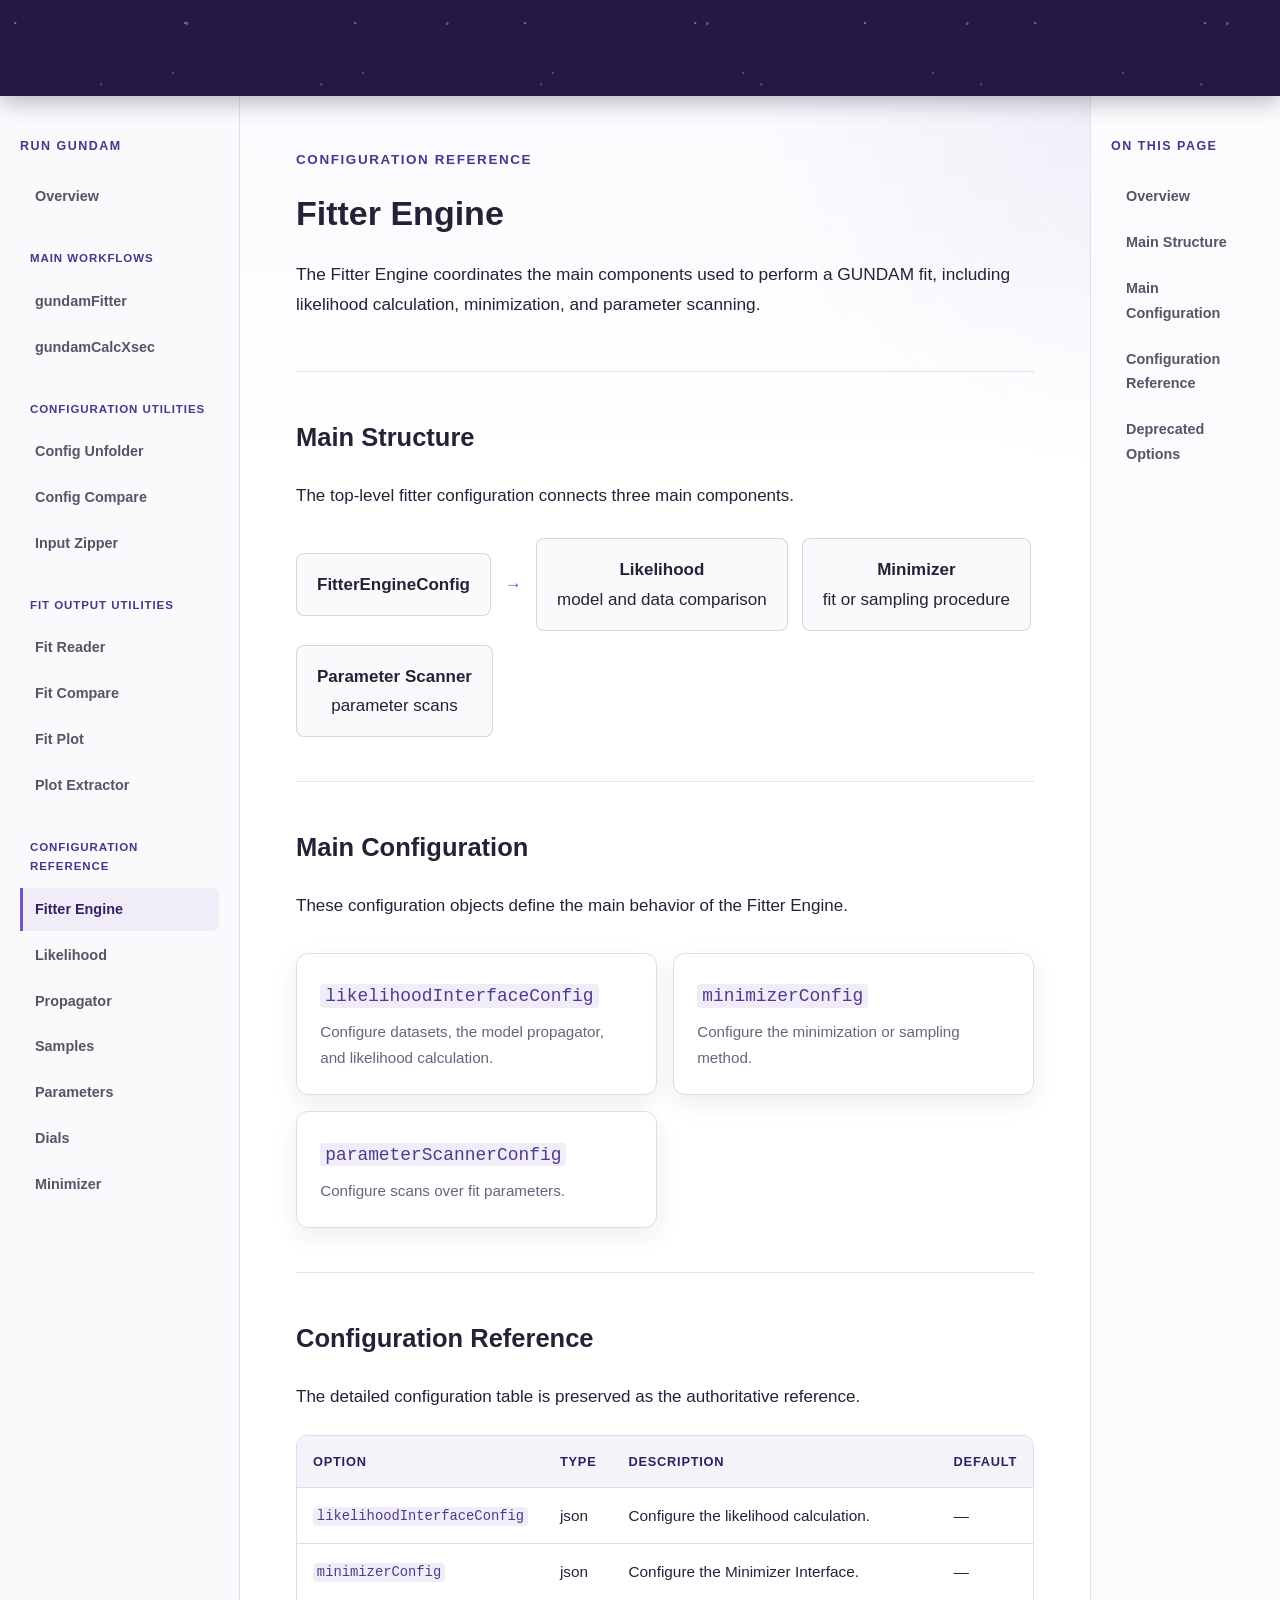
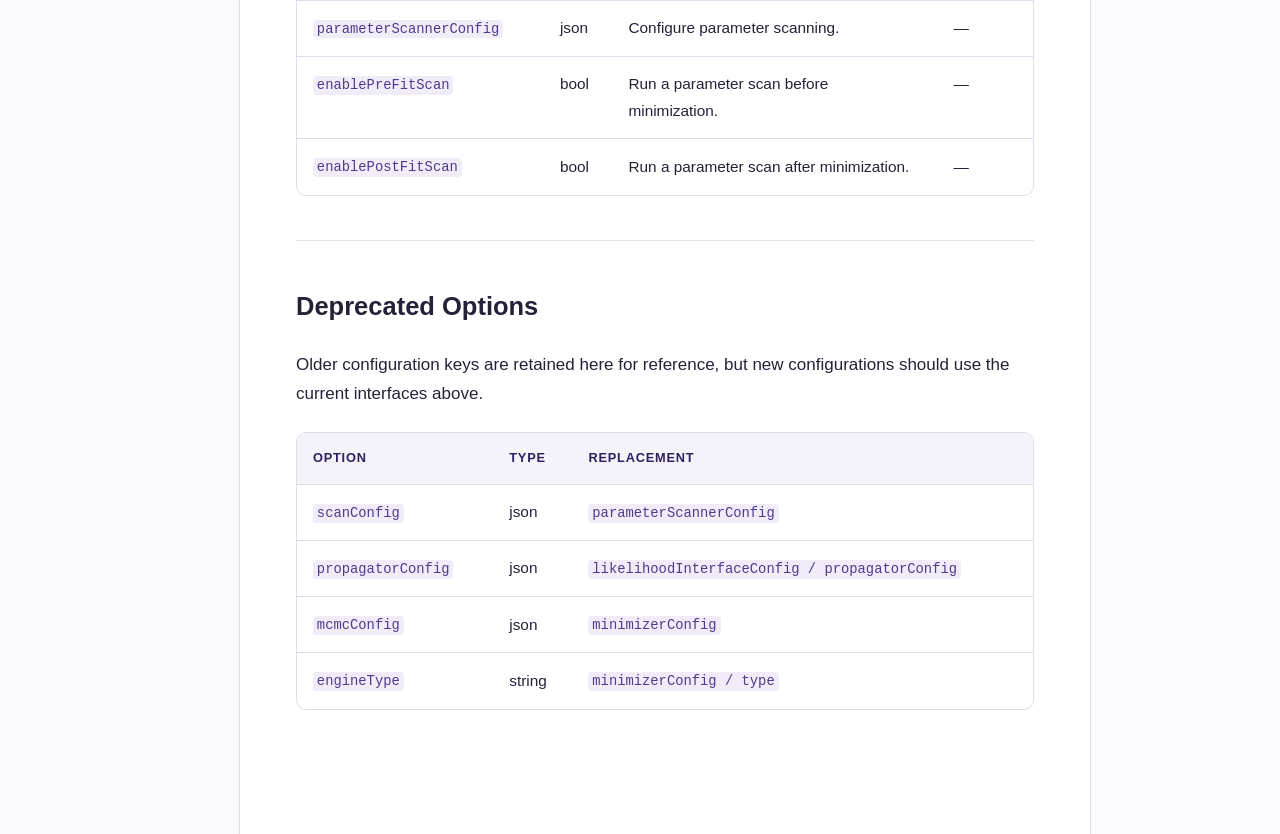
==== fitter-engine.html @ 7f190e83 "Add initial Run GUNDAM documentation layout" ====
<!doctype html>
<html lang="en">
<head>
  <meta charset="utf-8">
  <meta name="viewport" content="width=device-width, initial-scale=1">

  <meta
  name="description"
  content="Fitter Engine configuration reference for GUNDAM."
>

  <meta name="theme-color" content="#2d1d59">

  <title>Fitter Engine | GUNDAM</title>

  <link
    rel="icon"
    href="assets/images/favicon.svg"
    type="image/svg+xml"
  >

  <link rel="manifest" href="site.webmanifest">
  <link rel="stylesheet" href="assets/css/styles.css">

  <script src="assets/js/site.js" defer></script>
</head>

<body data-page="documentation">

  <!-- Existing website header -->
  <header class="site-header" id="site-header"></header>


  <div class="run-doc-layout">

    <!-- LEFT NAVIGATION -->
    <aside class="run-doc-sidebar">

      <div class="run-doc-sticky">

        <p class="run-doc-heading">
          RUN GUNDAM
        </p>

        <nav class="run-doc-nav">

          <a href="run-gundam.html">
            Overview
          </a>

          <p class="run-doc-group">
            MAIN WORKFLOWS
          </p>

          <a
            href="gundam-fitter.html"> 
            gundamFitter
          </a>

          <a href="#">
            gundamCalcXsec
          </a>


          <p class="run-doc-group">
            CONFIGURATION UTILITIES
          </p>

          <a href="run-gundam.html#configuration-utilities">
            Config Unfolder
          </a>

          <a href="run-gundam.html#configuration-utilities">
            Config Compare
          </a>

          <a href="run-gundam.html#configuration-utilities">
            Input Zipper
          </a>


          <p class="run-doc-group">
            FIT OUTPUT UTILITIES
          </p>

          <a href="run-gundam.html#fit-output-utilities">
            Fit Reader
          </a>

          <a href="run-gundam.html#fit-output-utilities">
            Fit Compare
          </a>

          <a href="run-gundam.html#fit-output-utilities">
            Fit Plot
          </a>

          <a href="run-gundam.html#fit-output-utilities">
            Plot Extractor
          </a>


          <p class="run-doc-group">
            CONFIGURATION REFERENCE
          </p>

          <a
           href="fitter-engine.html"
           class="active">
           Fitter Engine
          </a>

          <a href="#">
            Likelihood
          </a>

          <a href="#">
            Propagator
          </a>

          <a href="#">
            Samples
          </a>

          <a href="#">
            Parameters
          </a>

          <a href="#">
            Dials
          </a>

          <a href="#">
            Minimizer
          </a>

        </nav>

      </div>

    </aside>


    <!-- MAIN CONTENT -->
<main class="run-doc-main">

  <header
    class="run-doc-intro"
    id="overview">

    <p class="eyebrow">
      CONFIGURATION REFERENCE
    </p>

    <h1>Fitter Engine</h1>

    <p class="run-doc-lead">
      The Fitter Engine coordinates the main components
      used to perform a GUNDAM fit, including likelihood
      calculation, minimization, and parameter scanning.
    </p>

  </header>


  <section
    class="run-doc-section"
    id="structure">

    <h2>Main Structure</h2>

    <p>
      The top-level fitter configuration connects three
      main components.
    </p>

    <div class="run-doc-flow">

      <div>
        <strong>FitterEngineConfig</strong>
      </div>

      <span>→</span>

      <div>
        <strong>Likelihood</strong><br>
        model and data comparison
      </div>

      <div>
        <strong>Minimizer</strong><br>
        fit or sampling procedure
      </div>

      <div>
        <strong>Parameter Scanner</strong><br>
        parameter scans
      </div>

    </div>

  </section>


  <section
    class="run-doc-section"
    id="main-configuration">

    <h2>Main Configuration</h2>

    <p>
      These configuration objects define the main behavior
      of the Fitter Engine.
    </p>

    <div class="link-grid">

      <a class="link-card" href="#">
        <h3>
          <code>likelihoodInterfaceConfig</code>
        </h3>

        <p>
          Configure datasets, the model propagator,
          and likelihood calculation.
        </p>
      </a>


      <a class="link-card" href="#">
        <h3>
          <code>minimizerConfig</code>
        </h3>

        <p>
          Configure the minimization or sampling method.
        </p>
      </a>


      <div class="link-card">
        <h3>
          <code>parameterScannerConfig</code>
        </h3>

        <p>
          Configure scans over fit parameters.
        </p>
      </div>

    </div>

  </section>


  <section
    class="run-doc-section"
    id="configuration-reference">

    <h2>Configuration Reference</h2>

    <p>
      The detailed configuration table is preserved as
      the authoritative reference.
    </p>

    <div class="table-wrap">

      <table>

        <thead>
          <tr>
            <th>Option</th>
            <th>Type</th>
            <th>Description</th>
            <th>Default</th>
          </tr>
        </thead>

        <tbody>

          <tr>
            <td>
              <code>likelihoodInterfaceConfig</code>
            </td>
            <td>json</td>
            <td>
              Configure the likelihood calculation.
            </td>
            <td>—</td>
          </tr>

          <tr>
            <td>
              <code>minimizerConfig</code>
            </td>
            <td>json</td>
            <td>
              Configure the Minimizer Interface.
            </td>
            <td>—</td>
          </tr>

          <tr>
            <td>
              <code>parameterScannerConfig</code>
            </td>
            <td>json</td>
            <td>
              Configure parameter scanning.
            </td>
            <td>—</td>
          </tr>

          <tr>
            <td>
              <code>enablePreFitScan</code>
            </td>
            <td>bool</td>
            <td>
              Run a parameter scan before minimization.
            </td>
            <td>—</td>
          </tr>

          <tr>
            <td>
              <code>enablePostFitScan</code>
            </td>
            <td>bool</td>
            <td>
              Run a parameter scan after minimization.
            </td>
            <td>—</td>
          </tr>

        </tbody>

      </table>

    </div>

  </section>


  <section
    class="run-doc-section"
    id="deprecated-options">

    <h2>Deprecated Options</h2>

    <p>
      Older configuration keys are retained here for
      reference, but new configurations should use the
      current interfaces above.
    </p>

    <div class="table-wrap">

      <table>

        <thead>
          <tr>
            <th>Option</th>
            <th>Type</th>
            <th>Replacement</th>
          </tr>
        </thead>

        <tbody>

          <tr>
            <td><code>scanConfig</code></td>
            <td>json</td>
            <td>
              <code>parameterScannerConfig</code>
            </td>
          </tr>

          <tr>
            <td><code>propagatorConfig</code></td>
            <td>json</td>
            <td>
              <code>
                likelihoodInterfaceConfig /
                propagatorConfig
              </code>
            </td>
          </tr>

          <tr>
            <td><code>mcmcConfig</code></td>
            <td>json</td>
            <td>
              <code>minimizerConfig</code>
            </td>
          </tr>

          <tr>
            <td><code>engineType</code></td>
            <td>string</td>
            <td>
              <code>minimizerConfig / type</code>
            </td>
          </tr>

        </tbody>

      </table>

    </div>

  </section>

</main>


    <!-- RIGHT: ON THIS PAGE -->
    <aside class="run-doc-toc">

      <div class="run-doc-sticky">

        <p class="run-doc-heading">
          ON THIS PAGE
        </p>

        <nav class="run-doc-nav">

  <a href="#overview">
    Overview
  </a>

  <a href="#structure">
    Main Structure
  </a>

  <a href="#main-configuration">
    Main Configuration
  </a>

  <a href="#configuration-reference">
    Configuration Reference
  </a>

  <a href="#deprecated-options">
    Deprecated Options
  </a>

</nav>

      </div>

    </aside>

  </div>


  <!-- Existing website footer -->
  <footer
    class="site-footer"
    id="site-footer">
  </footer>

</body>
</html>
---- assets/css/styles.css ----
:root {
  --violet-950: #17102d;
  --violet-900: #231846;
  --violet-800: #30205f;
  --violet-700: #443184;
  --violet-600: #5a49a4;
  --violet-500: #7366bd;
  --blue-500: #5ba8d1;
  --blue-300: #9ed8ed;
  --ink: #252238;
  --muted: #68657a;
  --line: #dedbea;
  --wash: #f5f3fa;
  --white: #ffffff;
  --accent: #7558c5;
  --accent-dark: #4c358d;
  --success: #2c7a68;
  --header-height: 96px;
  --side-width: 270px;
  --content-max: 1240px;
  --shadow-soft: 0 16px 45px rgba(36, 24, 70, 0.1);
  --shadow-card: 0 8px 24px rgba(36, 24, 70, 0.08);
}

*,
*::before,
*::after {
  box-sizing: border-box;
}

html {
  scroll-behavior: smooth;
  scroll-padding-top: calc(var(--header-height) + 28px);
}

body {
  margin: 0;
  color: var(--ink);
  background: var(--white);
  font-family: Inter, ui-sans-serif, -apple-system, BlinkMacSystemFont, "Segoe UI", sans-serif;
  font-size: 17px;
  line-height: 1.72;
  -webkit-font-smoothing: antialiased;
}

body::before {
  position: fixed;
  z-index: -1;
  inset: 0;
  content: "";
  pointer-events: none;
  background:
    radial-gradient(circle at 87% 13%, rgba(128, 104, 198, 0.08), transparent 22rem),
    linear-gradient(180deg, rgba(246, 244, 251, 0.7), transparent 28rem);
}

img,
svg {
  display: block;
  max-width: 100%;
}

a {
  color: var(--accent-dark);
  text-decoration-thickness: 0.08em;
  text-underline-offset: 0.18em;
}

a:hover {
  color: var(--violet-700);
}

button,
input,
textarea,
select {
  font: inherit;
}

:focus-visible {
  outline: 3px solid var(--blue-300);
  outline-offset: 4px;
}

.skip-link {
  position: fixed;
  z-index: 1000;
  top: 10px;
  left: 10px;
  padding: 0.55rem 0.85rem;
  color: var(--violet-950);
  background: var(--white);
  border-radius: 6px;
  transform: translateY(-180%);
}

.skip-link:focus {
  transform: translateY(0);
}

.site-header {
  position: sticky;
  z-index: 100;
  top: 0;
  min-height: var(--header-height);
  color: var(--white);
  background: var(--violet-900);
  box-shadow: 0 5px 22px rgba(22, 13, 48, 0.3);
  isolation: isolate;
}

.header-atmosphere,
.site-header::after {
  position: absolute;
  z-index: -1;
  inset: 0;
  content: "";
  pointer-events: none;
}

.header-atmosphere {
  background:
    radial-gradient(ellipse at 4% 22%, rgba(119, 99, 188, 0.98), transparent 31%),
    radial-gradient(ellipse at 37% 115%, rgba(92, 81, 172, 0.9), transparent 43%),
    radial-gradient(ellipse at 86% -20%, rgba(78, 141, 204, 0.62), transparent 38%),
    linear-gradient(105deg, #3f2d75 0%, #39266f 38%, #2d326f 70%, #254b79 100%);
}

.site-header::after {
  opacity: 0.45;
  background-image:
    radial-gradient(circle at 9% 24%, rgba(255, 255, 255, 0.75) 0 1px, transparent 1.4px),
    radial-gradient(circle at 46% 67%, rgba(255, 255, 255, 0.45) 0 1px, transparent 1.5px),
    radial-gradient(circle at 72% 20%, rgba(159, 216, 237, 0.72) 0 1.2px, transparent 1.7px),
    radial-gradient(circle at 91% 70%, rgba(255, 255, 255, 0.5) 0 1px, transparent 1.4px);
  background-size: 170px 96px, 220px 126px, 260px 118px, 190px 104px;
  mix-blend-mode: screen;
}

.header-inner {
  display: flex;
  width: min(100% - 40px, 1540px);
  min-height: var(--header-height);
  margin-inline: auto;
  align-items: stretch;
}

.brand {
  position: relative;
  display: flex;
  width: 365px;
  min-width: 300px;
  padding: 0.7rem 1.5rem 0.7rem 0;
  align-items: center;
  overflow: hidden;
  text-decoration: none;
}

.brand::after {
  position: absolute;
  top: 15%;
  right: 0;
  width: 1px;
  height: 70%;
  content: "";
  background: linear-gradient(transparent, rgba(255, 255, 255, 0.32), transparent);
}

.brand img {
  width: 338px;
  height: 66px;
  object-fit: cover;
  object-position: left center;
  filter: saturate(0.93) contrast(1.05) brightness(1.04);
  -webkit-mask-image: linear-gradient(90deg, transparent 0, #000 5%, #000 90%, transparent 100%);
  mask-image: linear-gradient(90deg, transparent 0, #000 5%, #000 90%, transparent 100%);
}

.primary-navigation {
  display: flex;
  min-width: 0;
  margin-left: auto;
  align-items: stretch;
  justify-content: flex-end;
}

.primary-navigation > a {
  position: relative;
  display: inline-flex;
  padding: 0 1.08rem;
  color: rgba(255, 255, 255, 0.86);
  align-items: center;
  justify-content: center;
  font-size: 1.01rem;
  font-weight: 650;
  letter-spacing: 0.005em;
  text-align: center;
  text-decoration: none;
  white-space: nowrap;
  transition: color 160ms ease, background 160ms ease;
}

.primary-navigation > a::after {
  position: absolute;
  right: 1rem;
  bottom: 0;
  left: 1rem;
  height: 4px;
  content: "";
  background: var(--blue-300);
  border-radius: 4px 4px 0 0;
  transform: scaleX(0);
  transition: transform 160ms ease;
}

.primary-navigation > a:hover,
.primary-navigation > a[aria-current="page"] {
  color: var(--white);
  background: rgba(255, 255, 255, 0.075);
}

.primary-navigation > a:hover::after,
.primary-navigation > a[aria-current="page"]::after {
  transform: scaleX(1);
}

.primary-navigation .source-link {
  gap: 0.28rem;
  margin: 1.35rem 0 1.35rem 0.8rem;
  padding: 0 0.95rem;
  color: var(--violet-950);
  background: rgba(255, 255, 255, 0.92);
  border: 1px solid rgba(255, 255, 255, 0.55);
  border-radius: 8px;
}

.primary-navigation .source-link:hover {
  color: var(--violet-950);
  background: var(--white);
}

.primary-navigation .source-link::after {
  display: none;
}

.primary-navigation svg,
.site-footer svg,
main a svg {
  width: 1em;
  height: 1em;
  fill: none;
  stroke: currentColor;
  stroke-linecap: round;
  stroke-linejoin: round;
  stroke-width: 1.8;
}

.nav-toggle {
  display: none;
}

.site-layout {
  display: grid;
  width: min(100%, 1600px);
  min-height: calc(100vh - var(--header-height));
  margin-inline: auto;
  grid-template-columns: var(--side-width) minmax(0, 1fr);
}

.section-navigation {
  border-right: 1px solid var(--line);
  background: rgba(247, 246, 251, 0.88);
}

.section-nav-inner {
  position: sticky;
  top: var(--header-height);
  max-height: calc(100vh - var(--header-height));
  padding: 3.2rem 1.3rem 3rem;
  overflow-y: auto;
}

.section-nav-title {
  margin: 0 0 1.05rem 0.75rem;
  color: var(--violet-700);
  font-size: 0.78rem;
  font-weight: 800;
  letter-spacing: 0.11em;
  text-transform: uppercase;
}

.section-navigation nav {
  display: grid;
  gap: 0.42rem;
}

.section-navigation a {
  display: flex;
  min-height: 48px;
  padding: 0.68rem 0.72rem;
  color: #555167;
  border-left: 3px solid transparent;
  border-radius: 0 8px 8px 0;
  align-items: center;
  justify-content: space-between;
  font-size: 1.03rem;
  font-weight: 600;
  line-height: 1.35;
  text-decoration: none;
  transition: color 150ms ease, border-color 150ms ease, background 150ms ease;
}

.section-navigation a:hover,
.section-navigation a.is-active {
  color: var(--violet-800);
  border-left-color: var(--accent);
  background: rgba(104, 83, 177, 0.1);
}

.section-navigation svg {
  width: 16px;
  height: 16px;
  flex: 0 0 auto;
  fill: none;
  stroke: currentColor;
  stroke-width: 2;
}

.main-content {
  min-width: 0;
}

.content-wrap {
  width: min(100% - 64px, 1050px);
  margin-inline: auto;
  padding: 4.5rem 0 6rem;
}

.page-kicker,
.eyebrow {
  margin: 0 0 0.8rem;
  color: var(--accent-dark);
  font-size: 0.84rem;
  font-weight: 800;
  letter-spacing: 0.12em;
  text-transform: uppercase;
}

.page-hero {
  padding-bottom: 2.8rem;
  border-bottom: 1px solid var(--line);
}

.page-hero h1 {
  max-width: 850px;
  margin: 0;
  color: var(--violet-950);
  font-family: Georgia, "Times New Roman", serif;
  font-size: clamp(2.55rem, 5vw, 4.6rem);
  font-weight: 500;
  letter-spacing: -0.035em;
  line-height: 1.04;
}

.page-hero > p:not(.page-kicker) {
  max-width: 760px;
  margin: 1.25rem 0 0;
  color: var(--muted);
  font-size: 1.23rem;
  line-height: 1.65;
}

.content-section {
  padding: 4.2rem 0;
  border-bottom: 1px solid var(--line);
  scroll-margin-top: calc(var(--header-height) + 24px);
}

.content-section:last-child {
  border-bottom: 0;
}

.content-section h2 {
  margin: 0 0 1.1rem;
  color: var(--violet-900);
  font-family: Georgia, "Times New Roman", serif;
  font-size: clamp(2rem, 3vw, 3rem);
  font-weight: 500;
  letter-spacing: -0.025em;
  line-height: 1.15;
}

.content-section h3 {
  margin: 2rem 0 0.6rem;
  color: var(--violet-800);
  font-size: 1.2rem;
  line-height: 1.4;
}

.content-section > p,
.prose-width {
  max-width: 790px;
}

.content-section ul,
.content-section ol {
  max-width: 820px;
  padding-left: 1.35rem;
}

.content-section li + li {
  margin-top: 0.5rem;
}

.lede {
  color: #514d63;
  font-size: 1.13rem;
}

.button-row {
  display: flex;
  margin-top: 1.8rem;
  gap: 0.8rem;
  flex-wrap: wrap;
}

.button {
  display: inline-flex;
  min-height: 46px;
  padding: 0.65rem 1.05rem;
  gap: 0.45rem;
  color: var(--white);
  background: var(--accent-dark);
  border: 1px solid var(--accent-dark);
  border-radius: 8px;
  align-items: center;
  font-weight: 700;
  text-decoration: none;
  transition: transform 150ms ease, box-shadow 150ms ease, background 150ms ease;
}

.button:hover {
  color: var(--white);
  background: var(--violet-700);
  box-shadow: 0 8px 20px rgba(76, 53, 141, 0.2);
  transform: translateY(-1px);
}

.button.secondary {
  color: var(--accent-dark);
  background: transparent;
}

.button.secondary:hover {
  color: var(--violet-900);
  background: var(--wash);
}

.home-hero {
  position: relative;
  min-height: 570px;
  padding: 5rem max(3.5rem, calc((100vw - 1560px) / 2)) 4.5rem;
  overflow: hidden;
  color: var(--white);
  background:
    radial-gradient(circle at 15% 20%, rgba(135, 111, 207, 0.52), transparent 28rem),
    radial-gradient(circle at 84% 42%, rgba(82, 151, 201, 0.25), transparent 31rem),
    linear-gradient(120deg, #1d1239 0%, #2d1d59 49%, #202d58 100%);
}

.home-hero::before {
  position: absolute;
  inset: 0;
  content: "";
  opacity: 0.3;
  background-image:
    radial-gradient(circle, rgba(255, 255, 255, 0.75) 0 1px, transparent 1.4px),
    radial-gradient(circle, rgba(139, 203, 230, 0.8) 0 1px, transparent 1.6px);
  background-position: 0 0, 52px 27px;
  background-size: 115px 92px, 147px 121px;
  -webkit-mask-image: linear-gradient(90deg, #000, transparent 72%);
  mask-image: linear-gradient(90deg, #000, transparent 72%);
}

.home-hero-inner {
  position: relative;
  z-index: 1;
  display: grid;
  width: min(100%, 1220px);
  margin-inline: auto;
  gap: 3rem;
  grid-template-columns: minmax(0, 1.05fr) minmax(420px, 0.95fr);
  align-items: center;
}

.home-hero-copy {
  max-width: 760px;
}

.home-hero .eyebrow {
  color: var(--blue-300);
}

.home-hero h1 {
  margin: 0;
  color: var(--white);
  font-family: Georgia, "Times New Roman", serif;
  font-size: clamp(2.45rem, 4.2vw, 4rem);
  font-weight: 700;
  letter-spacing: -0.036em;
  line-height: 1.08;
}

.home-subheader {
  margin: 1.25rem 0 0;
  color: #d9d5ef;
  font-size: clamp(1.12rem, 1.4vw, 1.35rem);
  font-weight: 600;
  line-height: 1.4;
  white-space: nowrap;
}

.home-lede {
  max-width: 690px;
  margin: 1.25rem 0 0;
  color: rgba(255, 255, 255, 0.76);
  font-size: 1.08rem;
  line-height: 1.7;
}

.home-hero .button {
  color: var(--violet-950);
  background: var(--white);
  border-color: var(--white);
}

.home-hero .button:hover {
  color: var(--violet-950);
  background: #f1edff;
}

.home-hero .button.secondary {
  color: var(--white);
  background: rgba(255, 255, 255, 0.06);
  border-color: rgba(255, 255, 255, 0.48);
}

.likelihood-card {
  position: relative;
  min-height: 450px;
  padding: 1.1rem;
  background: linear-gradient(160deg, rgba(255, 255, 255, 0.11), rgba(255, 255, 255, 0.025));
  border: 1px solid rgba(255, 255, 255, 0.16);
  border-radius: 22px;
  box-shadow: 0 28px 70px rgba(8, 4, 28, 0.34);
  backdrop-filter: blur(7px);
}

.likelihood-card svg {
  width: 100%;
  height: auto;
}

.plot-title {
  position: absolute;
  right: 1.35rem;
  bottom: 1rem;
  left: 1.35rem;
  display: flex;
  color: rgba(255, 255, 255, 0.68);
  align-items: center;
  justify-content: space-between;
  font-size: 0.78rem;
  font-weight: 700;
  letter-spacing: 0.08em;
  text-transform: uppercase;
}

.plot-title span:last-child {
  color: var(--blue-300);
}

.home-content {
  width: min(100% - 64px, 1050px);
  margin-inline: auto;
  padding-bottom: 5rem;
}

.fact-grid,
.card-grid,
.link-grid,
.experiment-grid {
  display: grid;
  margin-top: 2rem;
  gap: 1rem;
}

.fact-grid {
  grid-template-columns: repeat(3, 1fr);
}

.card-grid,
.link-grid {
  grid-template-columns: repeat(2, 1fr);
}

.experiment-grid {
  grid-template-columns: repeat(3, 1fr);
}

.fact,
.card,
.link-card,
.experiment {
  padding: 1.45rem;
  background: var(--white);
  border: 1px solid var(--line);
  border-radius: 12px;
  box-shadow: var(--shadow-card);
}

.fact-number {
  display: block;
  color: var(--accent-dark);
  font-family: Georgia, "Times New Roman", serif;
  font-size: 2rem;
  line-height: 1;
}

.fact-label {
  display: block;
  margin-top: 0.55rem;
  color: var(--muted);
  font-size: 0.9rem;
}

.card h3,
.link-card h3,
.experiment h3 {
  margin: 0 0 0.5rem;
}

.card p,
.link-card p,
.experiment p {
  margin: 0;
  color: var(--muted);
  font-size: 0.95rem;
}

.link-card {
  display: block;
  color: inherit;
  text-decoration: none;
  transition: border-color 160ms ease, transform 160ms ease, box-shadow 160ms ease;
}

.link-card:hover {
  color: inherit;
  border-color: rgba(100, 75, 172, 0.5);
  box-shadow: var(--shadow-soft);
  transform: translateY(-2px);
}

.link-card .link-label {
  display: inline-block;
  margin-top: 1rem;
  color: var(--accent-dark);
  font-weight: 750;
}

.experiment {
  position: relative;
  overflow: hidden;
}

.experiment::before {
  position: absolute;
  top: 0;
  right: 0;
  left: 0;
  height: 4px;
  content: "";
  background: linear-gradient(90deg, var(--accent), var(--blue-500));
}

.callout {
  max-width: 850px;
  margin-top: 1.8rem;
  padding: 1.3rem 1.45rem;
  background: linear-gradient(100deg, rgba(103, 80, 177, 0.1), rgba(91, 168, 209, 0.08));
  border: 1px solid rgba(103, 80, 177, 0.18);
  border-left: 4px solid var(--accent);
  border-radius: 0 10px 10px 0;
}

.callout > :first-child {
  margin-top: 0;
}

.callout > :last-child {
  margin-bottom: 0;
}

.steps {
  display: grid;
  margin: 2rem 0 0;
  padding: 0;
  gap: 1rem;
  list-style: none;
  counter-reset: steps;
}

.steps li {
  position: relative;
  min-height: 58px;
  margin: 0;
  padding: 0.25rem 0 0.25rem 4.4rem;
  counter-increment: steps;
}

.steps li::before {
  position: absolute;
  top: 0;
  left: 0;
  display: grid;
  width: 48px;
  height: 48px;
  color: var(--white);
  content: counter(steps, decimal-leading-zero);
  background: var(--accent-dark);
  border-radius: 50%;
  place-items: center;
  font-size: 0.8rem;
  font-weight: 800;
}

pre {
  max-width: 900px;
  padding: 1.25rem 1.4rem;
  overflow-x: auto;
  color: #ebe8fa;
  background: var(--violet-950);
  border: 1px solid #35285a;
  border-radius: 10px;
  box-shadow: var(--shadow-card);
  font: 0.9rem/1.65 ui-monospace, SFMono-Regular, Menlo, Consolas, monospace;
}

code {
  padding: 0.1em 0.28em;
  color: #4f3b8e;
  background: #f0edf8;
  border-radius: 4px;
  font: 0.9em ui-monospace, SFMono-Regular, Menlo, Consolas, monospace;
}

pre code {
  padding: 0;
  color: inherit;
  background: transparent;
  border-radius: 0;
}

.table-wrap {
  margin-top: 1.5rem;
  overflow-x: auto;
  border: 1px solid var(--line);
  border-radius: 10px;
}

table {
  width: 100%;
  border-collapse: collapse;
  font-size: 0.96rem;
}

th,
td {
  padding: 0.9rem 1rem;
  border-bottom: 1px solid var(--line);
  text-align: left;
  vertical-align: top;
}

th {
  color: var(--violet-800);
  background: var(--wash);
  font-size: 0.8rem;
  letter-spacing: 0.06em;
  text-transform: uppercase;
}

tr:last-child td {
  border-bottom: 0;
}

.tag {
  display: inline-flex;
  padding: 0.23rem 0.58rem;
  color: var(--accent-dark);
  background: rgba(117, 88, 197, 0.1);
  border: 1px solid rgba(117, 88, 197, 0.2);
  border-radius: 999px;
  align-items: center;
  font-size: 0.76rem;
  font-weight: 750;
  letter-spacing: 0.03em;
}

.site-footer {
  color: rgba(255, 255, 255, 0.72);
  background: var(--violet-950);
}

.footer-inner,
.footer-meta {
  display: flex;
  width: min(100% - 48px, 1300px);
  margin-inline: auto;
  justify-content: space-between;
}

.footer-inner {
  padding: 3rem 0;
  gap: 2rem;
  align-items: flex-start;
}

.footer-inner p {
  margin: 0;
}

.footer-name {
  color: var(--white);
  font-family: Georgia, "Times New Roman", serif;
  font-size: 1.8rem;
  font-weight: 700;
}

.footer-inner nav {
  display: flex;
  gap: 1.5rem;
  flex-wrap: wrap;
}

.footer-inner a {
  display: inline-flex;
  gap: 0.25rem;
  color: var(--white);
  align-items: center;
  font-weight: 650;
}

.footer-meta {
  padding: 1.1rem 0 1.4rem;
  gap: 1.5rem;
  border-top: 1px solid rgba(255, 255, 255, 0.12);
  font-size: 0.82rem;
}

.footer-meta p {
  margin: 0;
}

@media (max-width: 1360px) {
  .brand {
    width: 300px;
    min-width: 250px;
  }

  .brand img {
    width: 270px;
    height: 53px;
  }

  .primary-navigation > a {
    padding-inline: 0.72rem;
    font-size: 0.92rem;
  }

  .primary-navigation .source-link {
    margin-left: 0.45rem;
    padding-inline: 0.75rem;
  }
}

@media (max-width: 1100px) {
  :root {
    --header-height: 76px;
    --side-width: 235px;
  }

  .header-inner {
    width: min(100% - 28px, 1540px);
  }

  .brand {
    width: 238px;
    min-width: 210px;
    padding-right: 1rem;
  }

  .brand img {
    width: 218px;
    height: 43px;
  }

  .primary-navigation > a {
    padding-inline: 0.5rem;
    font-size: 0.82rem;
  }

  .primary-navigation .source-link {
    margin: 1rem 0 1rem 0.3rem;
    padding-inline: 0.6rem;
  }

  .section-navigation a {
    font-size: 0.95rem;
  }

  .home-hero {
    padding-inline: 2.5rem;
  }

  .home-hero-inner {
    gap: 1.5rem;
    grid-template-columns: minmax(0, 1fr) minmax(350px, 0.78fr);
  }
}

@media (max-width: 900px) {
  :root {
    --header-height: 74px;
  }

  body.menu-open {
    overflow: hidden;
  }

  .brand::after {
    display: none;
  }

  .nav-toggle {
    display: inline-flex;
    min-width: 82px;
    margin-left: auto;
    padding: 0 0.7rem;
    gap: 0.4rem;
    color: var(--white);
    background: transparent;
    border: 0;
    align-items: center;
    justify-content: center;
    font-weight: 750;
  }

  .nav-toggle svg {
    width: 24px;
    height: 24px;
    fill: none;
    stroke: currentColor;
    stroke-linecap: round;
    stroke-width: 2;
  }

  .primary-navigation {
    position: fixed;
    top: var(--header-height);
    right: 0;
    bottom: 0;
    left: 0;
    display: none;
    padding: 1.2rem;
    overflow-y: auto;
    background: rgba(24, 16, 48, 0.98);
    flex-direction: column;
    align-items: stretch;
    justify-content: flex-start;
  }

  .primary-navigation.is-open {
    display: flex;
  }

  .primary-navigation > a {
    min-height: 58px;
    padding: 0.7rem 1rem;
    border-bottom: 1px solid rgba(255, 255, 255, 0.1);
    justify-content: flex-start;
    font-size: 1.08rem;
  }

  .primary-navigation > a::after {
    top: 15%;
    right: auto;
    bottom: 15%;
    left: 0;
    width: 4px;
    height: auto;
    border-radius: 0 4px 4px 0;
    transform: scaleY(0);
  }

  .primary-navigation > a:hover::after,
  .primary-navigation > a[aria-current="page"]::after {
    transform: scaleY(1);
  }

  .primary-navigation .source-link {
    margin: 1.2rem 0 0;
    color: var(--violet-950);
    background: var(--white);
    border-bottom: 0;
    justify-content: center;
  }

  .site-layout {
    display: block;
  }

  .section-navigation {
    position: sticky;
    z-index: 50;
    top: var(--header-height);
    border-right: 0;
    border-bottom: 1px solid var(--line);
  }

  .section-nav-inner {
    position: static;
    display: flex;
    max-height: none;
    padding: 0.7rem 1rem;
    overflow-x: auto;
    scrollbar-width: thin;
    align-items: center;
  }

  .section-nav-title {
    min-width: max-content;
    margin: 0 0.8rem 0 0;
  }

  .section-navigation nav {
    display: flex;
    min-width: max-content;
    gap: 0.35rem;
  }

  .section-navigation a {
    min-height: 38px;
    padding: 0.45rem 0.75rem;
    border: 1px solid transparent;
    border-radius: 999px;
    font-size: 0.9rem;
  }

  .section-navigation a:hover,
  .section-navigation a.is-active {
    border-color: rgba(104, 83, 177, 0.24);
  }

  .section-navigation svg {
    display: none;
  }

  .home-hero {
    padding: 4rem 2rem;
  }

  .home-hero-inner {
    grid-template-columns: 1fr;
  }

  .likelihood-card {
    width: min(100%, 610px);
    min-height: auto;
  }

  .fact-grid,
  .experiment-grid {
    grid-template-columns: 1fr 1fr;
  }
}

@media (max-width: 640px) {
  body {
    font-size: 16px;
  }

  .header-inner {
    width: calc(100% - 20px);
  }

  .brand {
    width: 205px;
    min-width: 175px;
  }

  .brand img {
    width: 190px;
    height: 38px;
  }

  .nav-toggle {
    min-width: 48px;
    padding: 0;
  }

  .nav-toggle > span:last-child {
    position: absolute;
    width: 1px;
    height: 1px;
    overflow: hidden;
    clip: rect(0 0 0 0);
  }

  .home-hero {
    padding: 3.2rem 1.25rem;
  }

  .home-hero h1 {
    font-size: clamp(2.15rem, 11vw, 3rem);
  }

  .home-subheader {
    font-size: 1.08rem;
    white-space: normal;
  }

  .likelihood-card {
    padding: 0.4rem;
    border-radius: 14px;
  }

  .plot-title {
    position: static;
    padding: 0 0.7rem 0.55rem;
    gap: 0.5rem;
    font-size: 0.67rem;
  }

  .home-content,
  .content-wrap {
    width: min(100% - 32px, 1050px);
  }

  .content-wrap {
    padding-top: 3rem;
  }

  .page-hero h1 {
    font-size: clamp(2.25rem, 12vw, 3.4rem);
  }

  .page-hero > p:not(.page-kicker) {
    font-size: 1.08rem;
  }

  .content-section {
    padding: 3.2rem 0;
  }

  .fact-grid,
  .card-grid,
  .link-grid,
  .experiment-grid {
    grid-template-columns: 1fr;
  }

  .footer-inner,
  .footer-meta {
    width: min(100% - 32px, 1300px);
    flex-direction: column;
  }

  .footer-inner nav {
    gap: 1rem;
  }

  .footer-meta {
    gap: 0.4rem;
  }
}

@media (prefers-reduced-motion: reduce) {
  *,
  *::before,
  *::after {
    scroll-behavior: auto !important;
    transition-duration: 0.01ms !important;
  }
}

@media print {
  .site-header,
  .section-navigation,
  .site-footer,
  .button-row {
    display: none !important;
  }

  .site-layout {
    display: block;
  }

  .content-wrap,
  .home-content {
    width: 100%;
  }
}

/* =========================================================
   Run GUNDAM documentation
   ========================================================= */

.run-doc-layout {
  display: grid;
  grid-template-columns: 240px minmax(0, 1fr) 190px;
  max-width: 1500px;
  min-height: 100vh;
  margin: 0 auto;
}

.run-doc-sidebar {
  border-right: 1px solid rgba(45, 29, 89, 0.12);
  background: #faf9fc;
}

.run-doc-main {
  min-width: 0;
  padding: 52px 56px 80px;
}

.run-doc-toc {
  border-left: 1px solid rgba(45, 29, 89, 0.12);
  background: #fcfbfd;
}

.run-doc-sticky {
  position: sticky;
  top: 100px;
  padding: 36px 20px;
}

.run-doc-heading {
  margin: 0 0 18px;
  color: #49358c;
  font-size: 0.78rem;
  font-weight: 800;
  letter-spacing: 0.12em;
}

.run-doc-group {
  margin: 28px 10px 8px;
  color: #49358c;
  font-size: 0.72rem;
  font-weight: 800;
  letter-spacing: 0.08em;
}

.run-doc-nav {
  display: flex;
  flex-direction: column;
  gap: 3px;
}

.run-doc-nav a {
  padding: 9px 12px;
  border-left: 3px solid transparent;
  border-radius: 0 6px 6px 0;

  color: #585365;
  font-size: 0.9rem;
  font-weight: 600;
  text-decoration: none;
}

.run-doc-nav a:hover,
.run-doc-nav a.active {
  color: #342065;
  border-left-color: #7355c6;
  background: #f0edf8;
}

.run-doc-intro {
  max-width: 850px;
  margin-bottom: 52px;
}

.run-doc-intro h1 {
  margin: 8px 0 18px;
}

.run-doc-lead {
  max-width: 720px;
  font-size: 1.08rem;
  line-height: 1.7;
}

.run-doc-section {
  max-width: 850px;
  padding: 44px 0;
  border-top: 1px solid rgba(45, 29, 89, 0.12);
}

.run-doc-section h2 {
  margin-top: 0;
}

.run-doc-flow {
  display: flex;
  align-items: center;
  gap: 14px;
  margin-top: 28px;
  flex-wrap: wrap;
}

.run-doc-flow div {
  padding: 16px 20px;
  border: 1px solid rgba(45, 29, 89, 0.16);
  border-radius: 8px;
  background: #faf9fc;
  text-align: center;
}

.run-doc-flow span {
  color: #7355c6;
  font-weight: 800;
}


/* Hide right-side TOC on smaller screens */
@media (max-width: 1100px) {

  .run-doc-layout {
    grid-template-columns: 220px minmax(0, 1fr);
  }

  .run-doc-toc {
    display: none;
  }

}


/* Mobile */
@media (max-width: 760px) {

  .run-doc-layout {
    display: block;
  }

  .run-doc-sidebar,
  .run-doc-toc {
    display: none;
  }

  .run-doc-main {
    padding: 36px 22px 64px;
  }

}
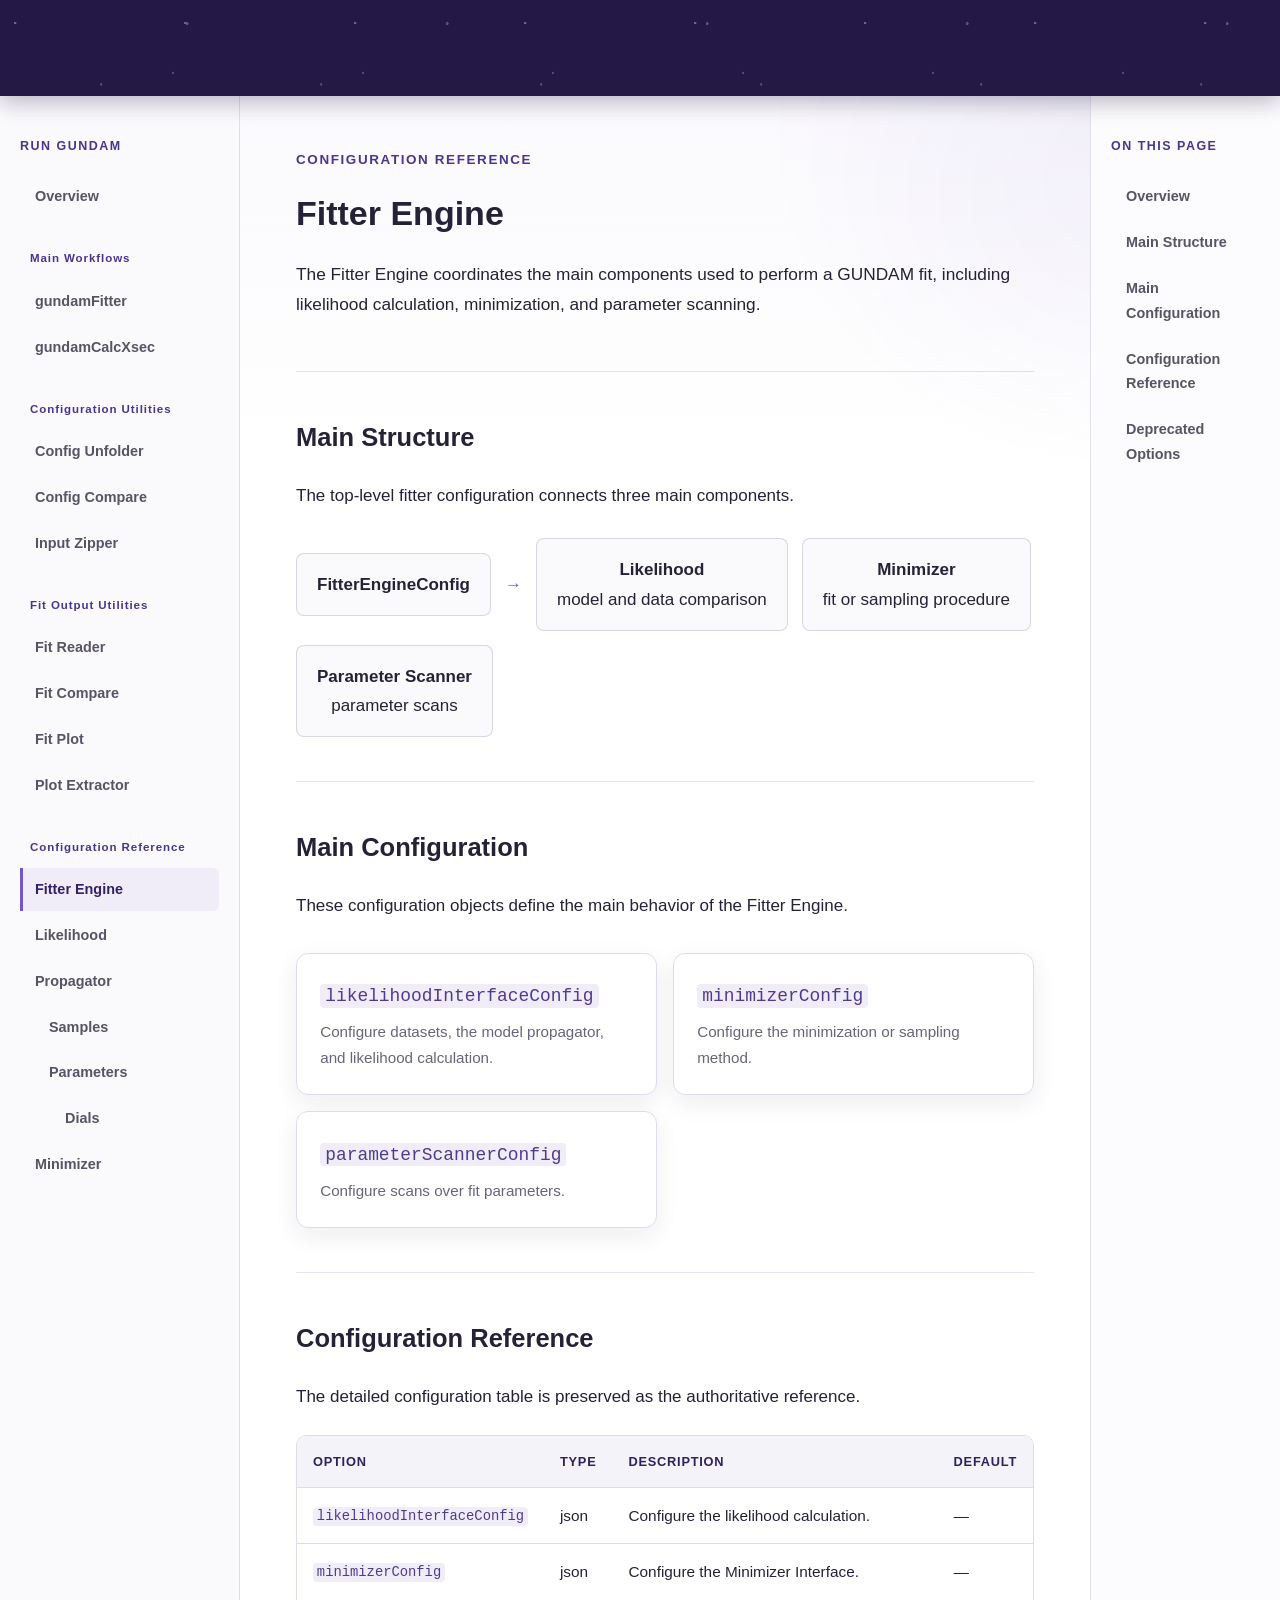
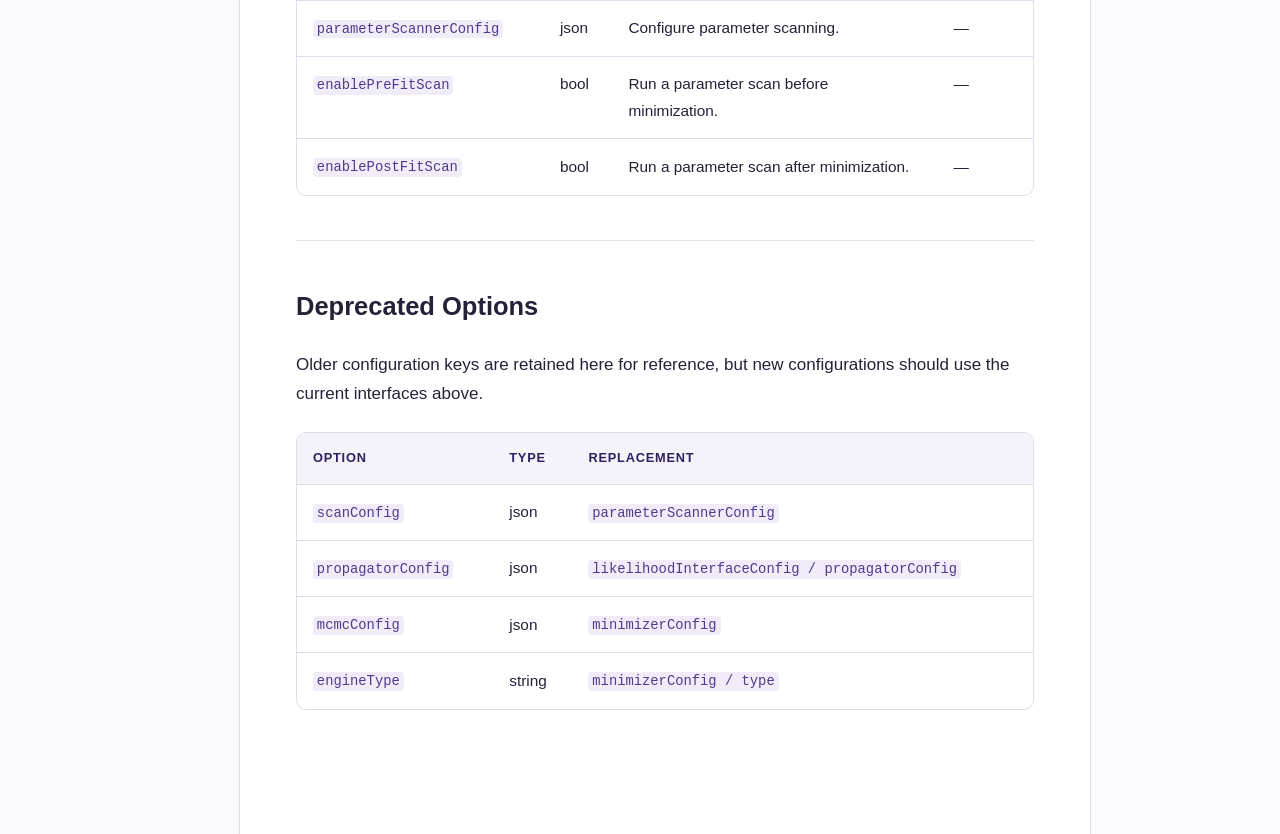
==== commit 75c5e22f: "Add shared Run GUNDAM navigation and Samples page" ====
--- a/fitter-engine.html
+++ b/fitter-engine.html
@@ -23,9 +23,12 @@
   <link rel="stylesheet" href="assets/css/styles.css">
 
   <script src="assets/js/site.js" defer></script>
+  <script src="assets/js/run-gundam.js" defer></script>
 </head>
 
-<body data-page="documentation">
+<body
+  data-page="documentation"
+  data-run-doc-page="fitter-engine">
 
   <!-- Existing website header -->
   <header class="site-header" id="site-header"></header>
@@ -33,112 +36,11 @@
 
   <div class="run-doc-layout">
 
-    <!-- LEFT NAVIGATION -->
-    <aside class="run-doc-sidebar">
-
-      <div class="run-doc-sticky">
-
-        <p class="run-doc-heading">
-          RUN GUNDAM
-        </p>
-
-        <nav class="run-doc-nav">
-
-          <a href="run-gundam.html">
-            Overview
-          </a>
-
-          <p class="run-doc-group">
-            MAIN WORKFLOWS
-          </p>
-
-          <a
-            href="gundam-fitter.html"> 
-            gundamFitter
-          </a>
-
-          <a href="#">
-            gundamCalcXsec
-          </a>
-
-
-          <p class="run-doc-group">
-            CONFIGURATION UTILITIES
-          </p>
-
-          <a href="run-gundam.html#configuration-utilities">
-            Config Unfolder
-          </a>
-
-          <a href="run-gundam.html#configuration-utilities">
-            Config Compare
-          </a>
-
-          <a href="run-gundam.html#configuration-utilities">
-            Input Zipper
-          </a>
-
-
-          <p class="run-doc-group">
-            FIT OUTPUT UTILITIES
-          </p>
-
-          <a href="run-gundam.html#fit-output-utilities">
-            Fit Reader
-          </a>
-
-          <a href="run-gundam.html#fit-output-utilities">
-            Fit Compare
-          </a>
-
-          <a href="run-gundam.html#fit-output-utilities">
-            Fit Plot
-          </a>
-
-          <a href="run-gundam.html#fit-output-utilities">
-            Plot Extractor
-          </a>
-
-
-          <p class="run-doc-group">
-            CONFIGURATION REFERENCE
-          </p>
-
-          <a
-           href="fitter-engine.html"
-           class="active">
-           Fitter Engine
-          </a>
-
-          <a href="#">
-            Likelihood
-          </a>
-
-          <a href="#">
-            Propagator
-          </a>
-
-          <a href="#">
-            Samples
-          </a>
-
-          <a href="#">
-            Parameters
-          </a>
-
-          <a href="#">
-            Dials
-          </a>
-
-          <a href="#">
-            Minimizer
-          </a>
-
-        </nav>
-
-      </div>
-
-    </aside>
+    <!-- LEFT: shared Run GUNDAM navigation -->
+<aside
+  class="run-doc-sidebar"
+  id="run-doc-sidebar">
+</aside>
 
 
     <!-- MAIN CONTENT -->
--- a/assets/css/styles.css
+++ b/assets/css/styles.css
@@ -1262,6 +1262,14 @@
   letter-spacing: 0.08em;
 }
 
+.run-doc-nav a.run-doc-level-1 {
+  padding-left: 26px;
+}
+
+.run-doc-nav a.run-doc-level-2 {
+  padding-left: 42px;
+}
+
 .run-doc-nav {
   display: flex;
   flex-direction: column;
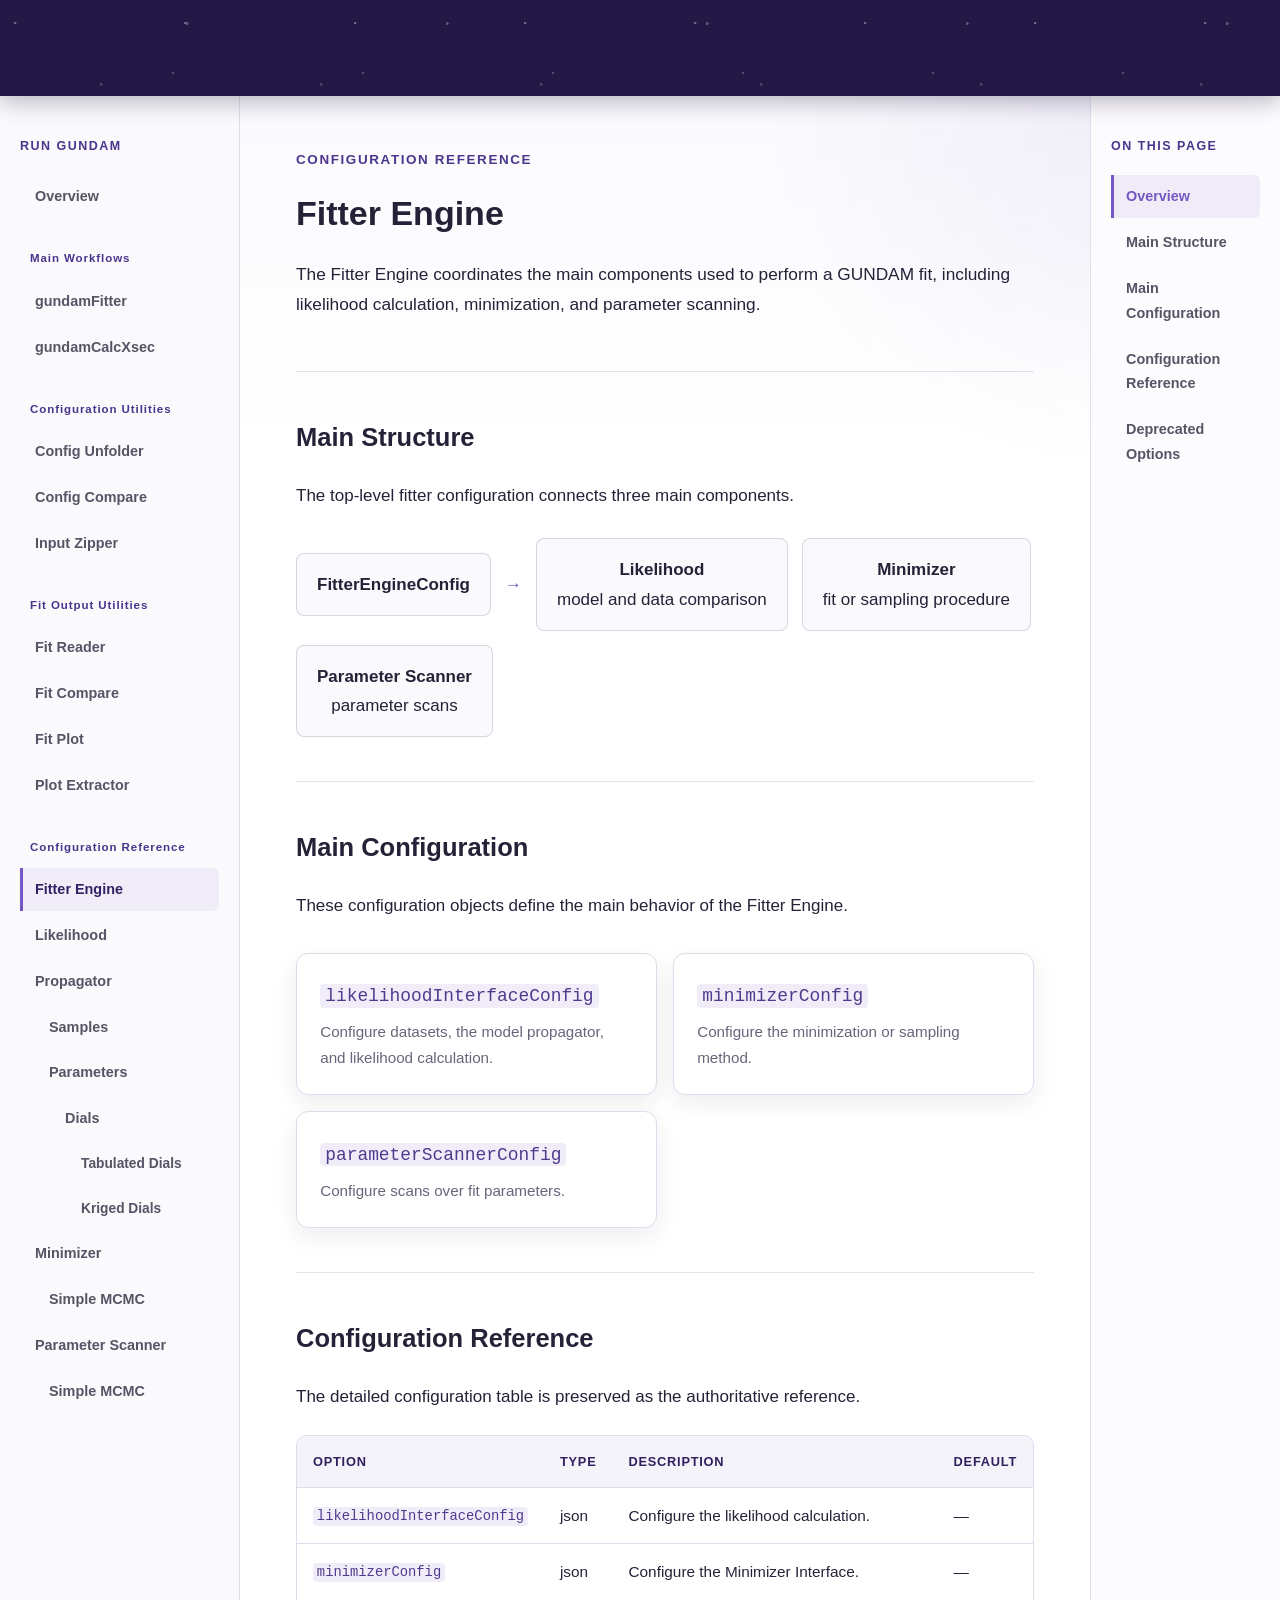
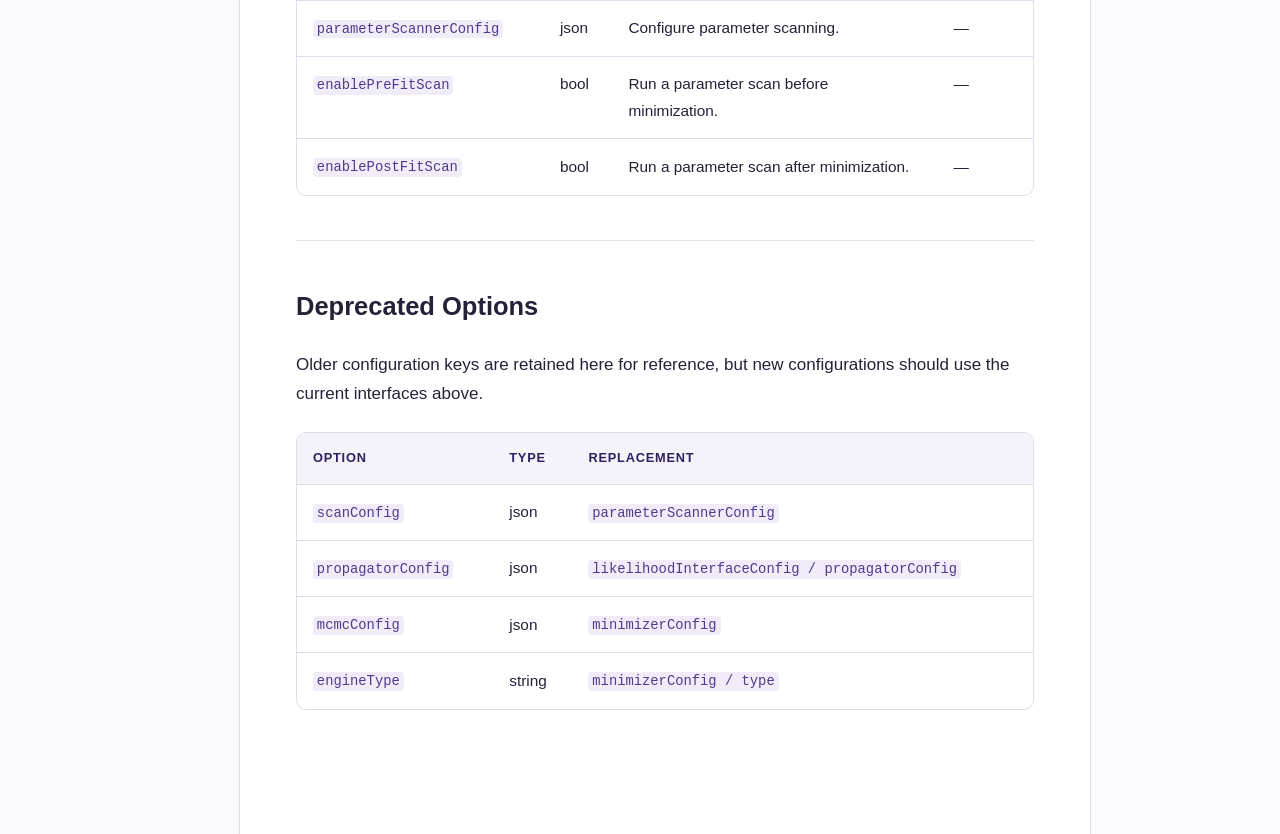
==== commit d6b47d26: "Update framework" ====
--- a/fitter-engine.html
+++ b/fitter-engine.html
@@ -117,7 +117,9 @@
 
     <div class="link-grid">
 
-      <a class="link-card" href="#">
+      <a
+       class="link-card"
+       href="likelihood.html">
         <h3>
           <code>likelihoodInterfaceConfig</code>
         </h3>
@@ -129,7 +131,7 @@
       </a>
 
 
-      <a class="link-card" href="#">
+      <a class="link-card" href="minimizer.html">
         <h3>
           <code>minimizerConfig</code>
         </h3>
@@ -140,15 +142,19 @@
       </a>
 
 
-      <div class="link-card">
-        <h3>
-          <code>parameterScannerConfig</code>
-        </h3>
-
-        <p>
-          Configure scans over fit parameters.
-        </p>
-      </div>
+      <a
+  class="link-card"
+  href="parameter-scanner.html">
+
+    <h3>
+    <code>parameterScannerConfig</code>
+    </h3>
+
+    <p>
+    Configure scans over fit parameters.
+     </p>
+
+    </a>
 
     </div>
 
--- a/assets/css/styles.css
+++ b/assets/css/styles.css
@@ -1270,6 +1270,11 @@
   padding-left: 42px;
 }
 
+.run-doc-nav a.run-doc-level-3 {
+  padding-left: 58px;
+  font-size: 0.86rem;
+}
+
 .run-doc-nav {
   display: flex;
   flex-direction: column;
@@ -1371,4 +1376,40 @@
     padding: 36px 22px 64px;
   }
 
+}
+/* -------------------------------------------------------
+   On This Page - active section
+   ------------------------------------------------------- */
+
+.run-doc-toc .run-doc-nav a {
+  border-left: 3px solid transparent;
+  transition:
+    background-color 0.18s ease,
+    color 0.18s ease,
+    border-color 0.18s ease;
+}
+
+.run-doc-toc .run-doc-nav a.toc-active {
+  font-weight: 700;
+  color: var(--accent, #4d3197);
+  border-left-color: var(--accent, #6a4bc3);
+  background: rgba(95, 70, 180, 0.08);
+}
+
+
+/* Smooth section navigation */
+
+html {
+  scroll-behavior: smooth;
+}
+
+
+/*
+ * Prevent section titles from hiding under
+ * the fixed website header after clicking
+ * an anchor link.
+ */
+
+.run-doc-main [id] {
+  scroll-margin-top: 150px;
 }
